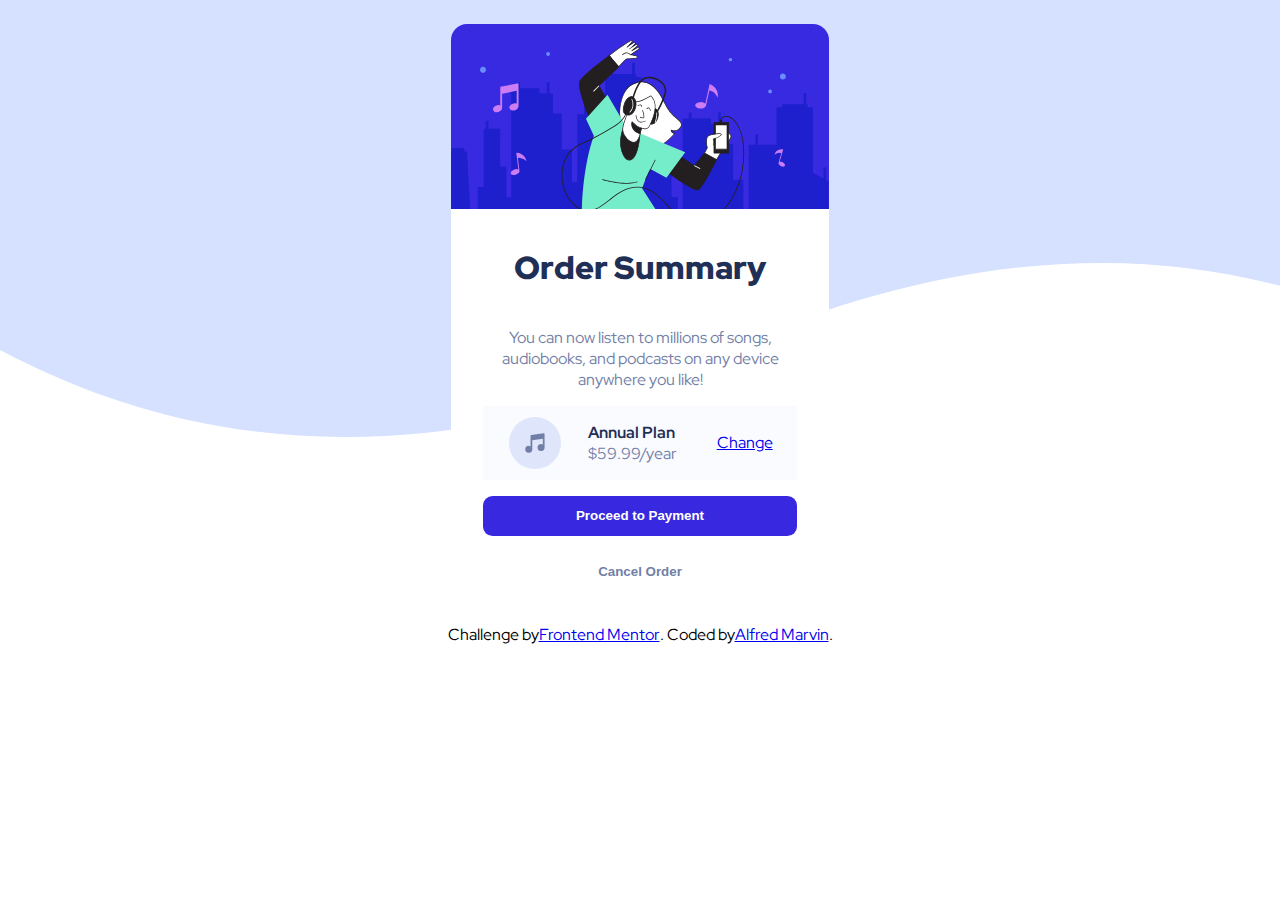
==== index.html @ 0cf6f4ee "commit 2" ====
<!DOCTYPE html>
<html lang="en">
<head>
  <meta charset="UTF-8">
  <meta name="viewport" content="width=device-width, initial-scale=1.0"> <!-- displays site properly based on user's device -->

  <link rel="icon" type="image/png" sizes="32x32" href="./images/favicon-32x32.png">
  <link rel="stylesheet" href="https://fonts.googleapis.com/css?family=Red+Hat+Display">
  <link rel="stylesheet" href="style.css">
  
  <title>Frontend Mentor | Order summary card</title>

</head>
<body>

  <div class="container">

    <section class="main-section">

      <div class="top-image cont">
        <img src="images/illustration-hero.svg" alt="">
      </div>

      <section class="sub-section">
        <div class="title cont"><h1>Order Summary</h1></div>
      
        <div class="main-content cont">
          <p>You can now listen to millions of songs, audiobooks, and podcasts on any device anywhere you like!</p>
        </div>
        
        <div class="pricing cont">
          <img src="images/icon-music.svg" alt="">
          <p>
            <span>Annual Plan</span>
            $59.99/year
          </p> 
          
          <a href="#">Change</a>        
        </div>
  
       <div class="payment-buttons cont">
         <button id="proceed">Proceed to Payment</button>
         <button id="cancel">Cancel Order</button>
       </div>
      </section>
      

    </section>
    
  </div>

  <div class="attribution">
    Challenge by <a href="https://www.frontendmentor.io?ref=challenge" target="_blank">Frontend Mentor</a>. 
    Coded by <a href="#">Alfred Marvin</a>.
  </div>
</body>
</html>
---- style.css ----
* {
    box-sizing: border-box;
}

body {
    font-size: 16px;
    font-family: 'Red Hat Display';
    overflow: hidden;
}

h1 {
    font-weight: 900;
    color: hsl(223, 47%, 23%);
    text-align: center;
}

span{
    color: hsl(223, 47%, 23%);
    text-align: center;
    font-weight: 700;
}

p {
    color: hsl(224, 23%, 55%);
}

.main-section{
    grid-column: 2;
}

.sub-section{
    background-color: white;
}

.pricing {
    background-color: hsl(225, 100%, 99%);
}

button {
    width: 100%;
    border-radius:.6rem;
    height: 2.5rem;
    border: none;
    font-weight: 900;
}

#proceed{
    background-color: hsl(245, 75%, 52%);
    margin-top: 1rem;
    color: white;
}

#cancel{
    color: hsl(224, 23%, 55%);
    background: inherit;
}

#proceed:hover{
    background-color: hsl(245, 75%, 70%);
}

#cancel:hover{
    color:hsl(223, 47%, 23%) ;
}

.pricing a:hover{
    text-decoration: none;
    color: hsl(245, 75%, 70%);
}

.cont {
    width: 100%;
}

.top-image img {
    width: 100%;
    height: auto;
    border-radius: 1rem 1rem 0 0;
    display: flex;
}

.main-section {
    display: flex;
    flex-direction: column;
    flex-wrap: wrap;
    padding: 1rem;
}

.sub-section{
    border-radius: 0 0 1rem 1rem;
    display: flex;
    flex-direction: column;
    justify-content: center;
    align-items: center;
    padding: 1rem 2rem;
}

.main-content{
    text-align: center;
}

.pricing {
    display: grid;
    grid-template-columns: 1fr 1fr 1fr;
    width: 100%;
    align-items: center;
    justify-items: center;
}

.pricing img {
    width: 50%;
    height: auto;
}

.payment-buttons {
    display: flex;
    flex-direction: column;
    gap: 1rem;
}

.attribution{
    display: flex;
    flex-wrap: wrap;
    justify-content: center;
    align-items: center;
}

/* Small Phones */
@media screen and (max-width:425px) {
    body{
        background-image: url(images/pattern-background-mobile.svg);
        background-repeat: no-repeat;
        background-size:cover;
    }

    .container{
        display: block;
    }
}

/* Larger phones and medium tabs */
@media (min-width:425px) and (max-width:768px){
    body{
        background-image: url(images/pattern-background-mobile.svg);
        background-repeat: no-repeat;
        background-size:cover;
    }

    .container{
        display: flex;
        flex-wrap: wrap;
        max-width: 410px;
        margin: auto;
    }
}

/* Large tabs laptop and desktop(max-width:1440px) */
@media screen and (min-width:768px) {
    body{
        background-image: url(images/pattern-background-desktop.svg);
        background-repeat: no-repeat;
        background-size: auto;
    }

    .container{
        width: 100%;
        height: auto;
        display: flex;
        max-width: 410px;
        margin: auto;
    }
}
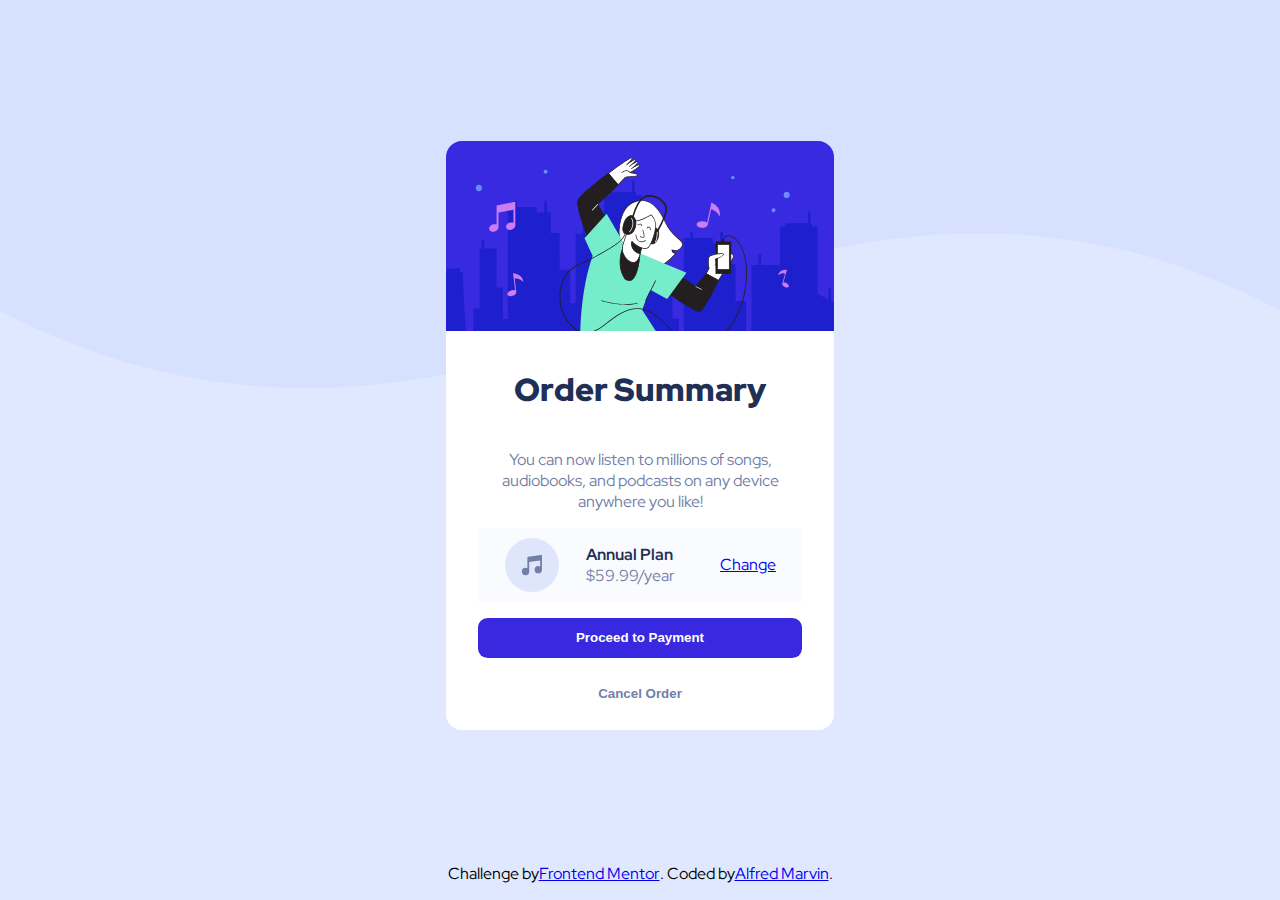
==== commit 912b6f9f: "commit 3" ====
--- a/index.html
+++ b/index.html
@@ -15,13 +15,13 @@
 
   <div class="container">
 
-    <section class="main-section">
+    <main class="main-section">
 
       <div class="top-image cont">
         <img src="images/illustration-hero.svg" alt="">
       </div>
 
-      <section class="sub-section">
+      <div class="sub-section">
         <div class="title cont"><h1>Order Summary</h1></div>
       
         <div class="main-content cont">
@@ -29,7 +29,7 @@
         </div>
         
         <div class="pricing cont">
-          <img src="images/icon-music.svg" alt="">
+          <img src="images/icon-music.svg" alt="music-icon" aria-hidden="true">
           <p>
             <span>Annual Plan</span>
             $59.99/year
@@ -42,16 +42,16 @@
          <button id="proceed">Proceed to Payment</button>
          <button id="cancel">Cancel Order</button>
        </div>
-      </section>
+      </div>
       
 
-    </section>
+    </main>
     
   </div>
 
-  <div class="attribution">
+  <footer class="attribution">
     Challenge by <a href="https://www.frontendmentor.io?ref=challenge" target="_blank">Frontend Mentor</a>. 
     Coded by <a href="#">Alfred Marvin</a>.
-  </div>
+  </footer>
 </body>
 </html>--- a/style.css
+++ b/style.css
@@ -5,7 +5,6 @@
 body {
     font-size: 16px;
     font-family: 'Red Hat Display';
-    overflow: hidden;
 }
 
 h1 {
@@ -14,7 +13,7 @@
     text-align: center;
 }
 
-span{
+span {
     color: hsl(223, 47%, 23%);
     text-align: center;
     font-weight: 700;
@@ -24,11 +23,11 @@
     color: hsl(224, 23%, 55%);
 }
 
-.main-section{
+.main-section {
     grid-column: 2;
 }
 
-.sub-section{
+.sub-section {
     background-color: white;
 }
 
@@ -38,32 +37,32 @@
 
 button {
     width: 100%;
-    border-radius:.6rem;
+    border-radius: .6rem;
     height: 2.5rem;
     border: none;
     font-weight: 900;
 }
 
-#proceed{
+#proceed {
     background-color: hsl(245, 75%, 52%);
     margin-top: 1rem;
     color: white;
 }
 
-#cancel{
+#cancel {
     color: hsl(224, 23%, 55%);
     background: inherit;
 }
 
-#proceed:hover{
+#proceed:hover {
     background-color: hsl(245, 75%, 70%);
 }
 
-#cancel:hover{
-    color:hsl(223, 47%, 23%) ;
+#cancel:hover {
+    color: hsl(223, 47%, 23%);
 }
 
-.pricing a:hover{
+.pricing a:hover {
     text-decoration: none;
     color: hsl(245, 75%, 70%);
 }
@@ -80,13 +79,11 @@
 }
 
 .main-section {
-    display: flex;
-    flex-direction: column;
-    flex-wrap: wrap;
     padding: 1rem;
+    max-width: 420px;
 }
 
-.sub-section{
+.sub-section {
     border-radius: 0 0 1rem 1rem;
     display: flex;
     flex-direction: column;
@@ -95,7 +92,7 @@
     padding: 1rem 2rem;
 }
 
-.main-content{
+.main-content {
     text-align: center;
 }
 
@@ -118,7 +115,7 @@
     gap: 1rem;
 }
 
-.attribution{
+.attribution {
     display: flex;
     flex-wrap: wrap;
     justify-content: center;
@@ -127,46 +124,49 @@
 
 /* Small Phones */
 @media screen and (max-width:425px) {
-    body{
+    body {
         background-image: url(images/pattern-background-mobile.svg);
         background-repeat: no-repeat;
-        background-size:cover;
+        background-size: cover;
     }
 
-    .container{
+    .container {
         display: block;
     }
 }
 
 /* Larger phones and medium tabs */
-@media (min-width:425px) and (max-width:768px){
-    body{
-        background-image: url(images/pattern-background-mobile.svg);
+@media (min-width:425px) and (max-width:768px) {
+    body {
+        background-image: url(images/pattern-background-desktop.svg);
         background-repeat: no-repeat;
-        background-size:cover;
+        background-size: contain;
+        background-color: #e0e8ff;
     }
 
-    .container{
+    .container {
+        width: 100%;
+        min-height: 95vh;
         display: flex;
-        flex-wrap: wrap;
-        max-width: 410px;
-        margin: auto;
+        align-items: center;
+        justify-content: center;
     }
 }
 
 /* Large tabs laptop and desktop(max-width:1440px) */
 @media screen and (min-width:768px) {
-    body{
+    body {
         background-image: url(images/pattern-background-desktop.svg);
         background-repeat: no-repeat;
-        background-size: auto;
+        background-size: contain;
+        background-color: #e0e8ff;
     }
 
-    .container{
+    .container {
         width: 100%;
-        height: auto;
+        min-height: 95vh;
         display: flex;
-        max-width: 410px;
-        margin: auto;
+        align-items: center;
+        justify-content: center;
     }
 }